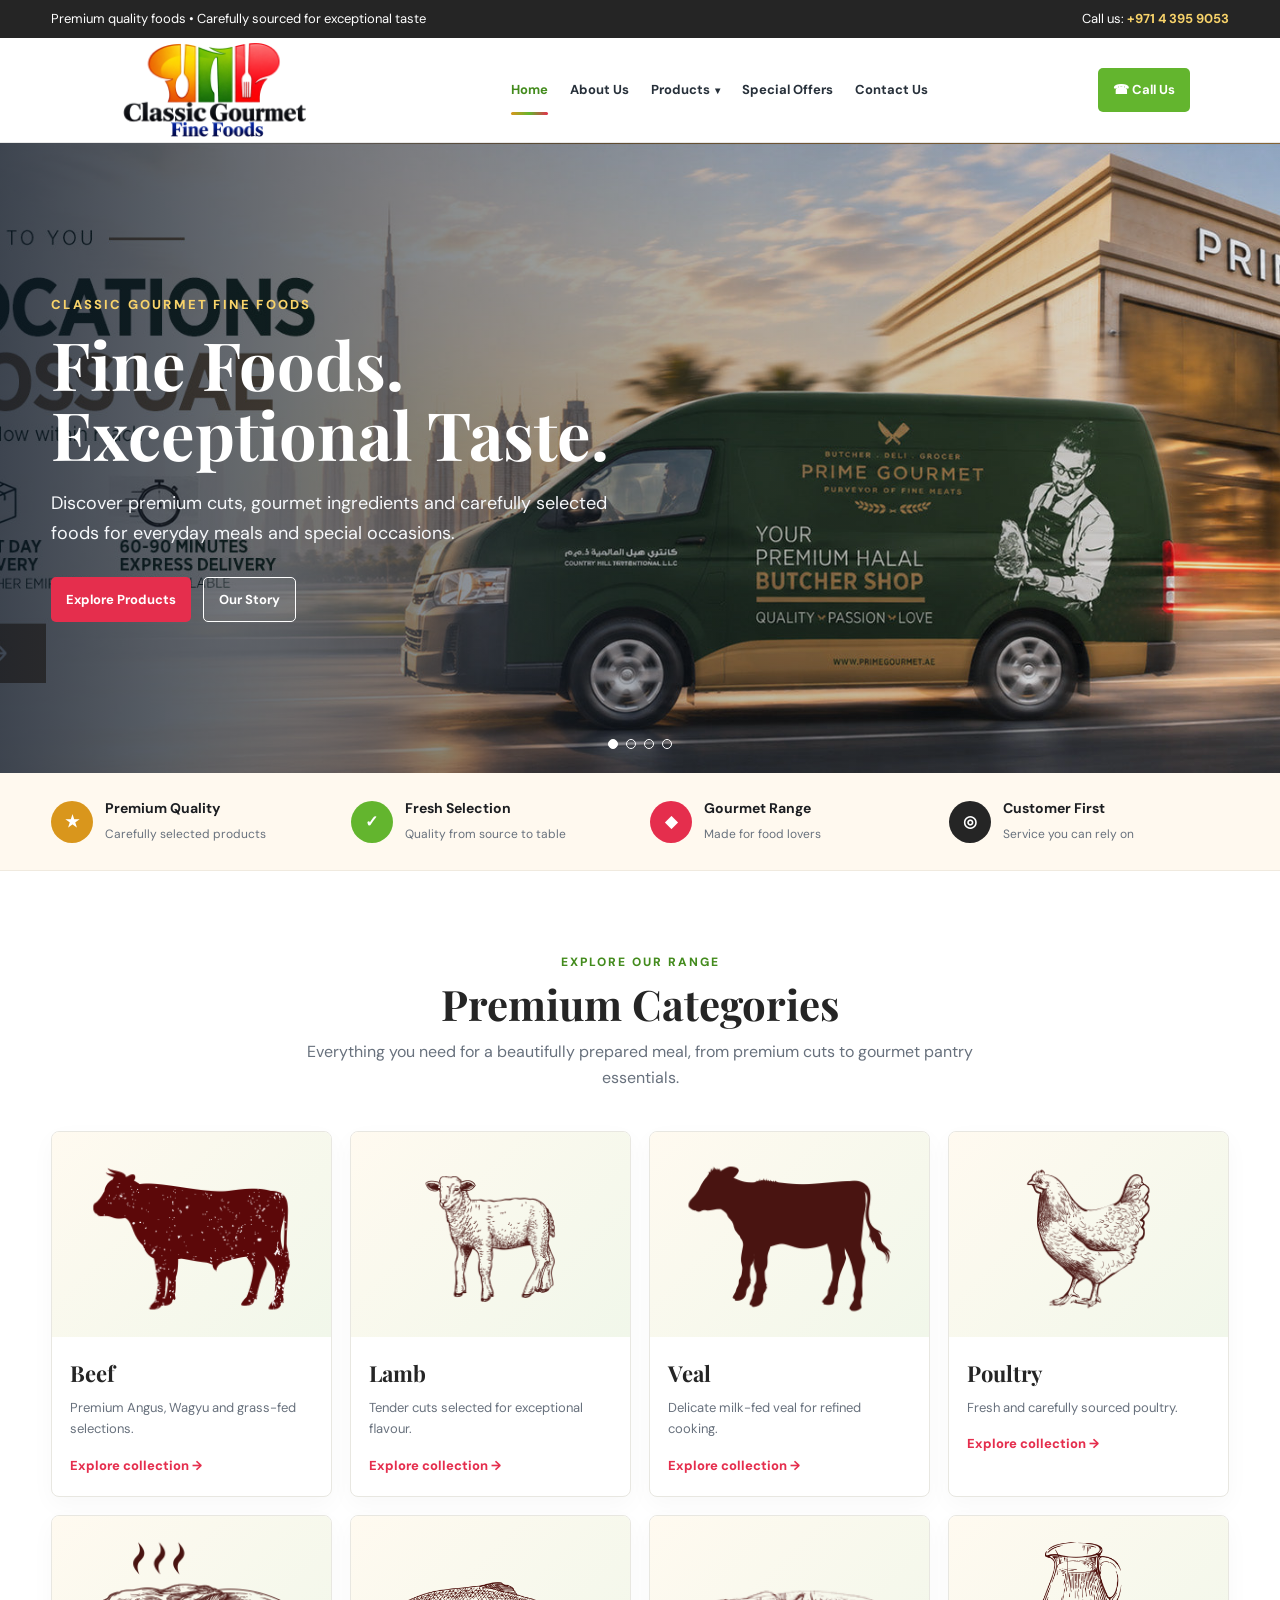
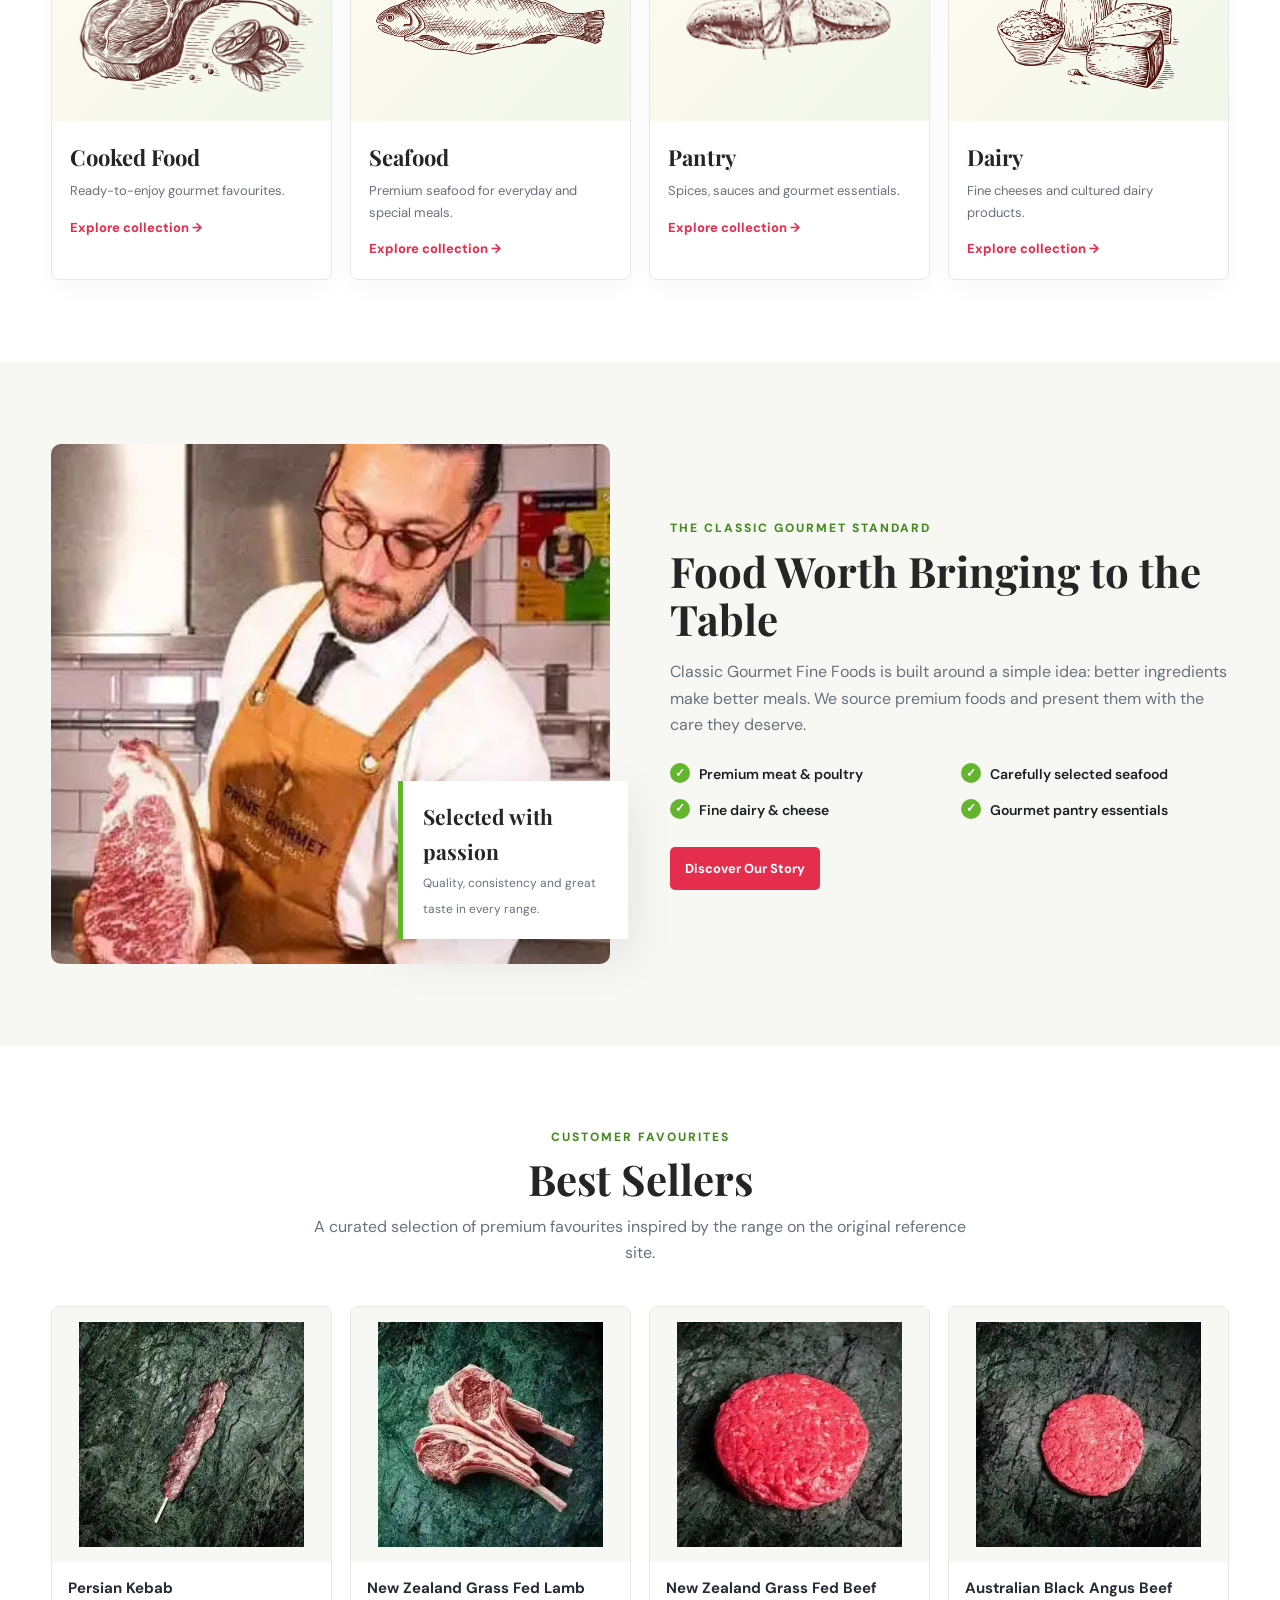
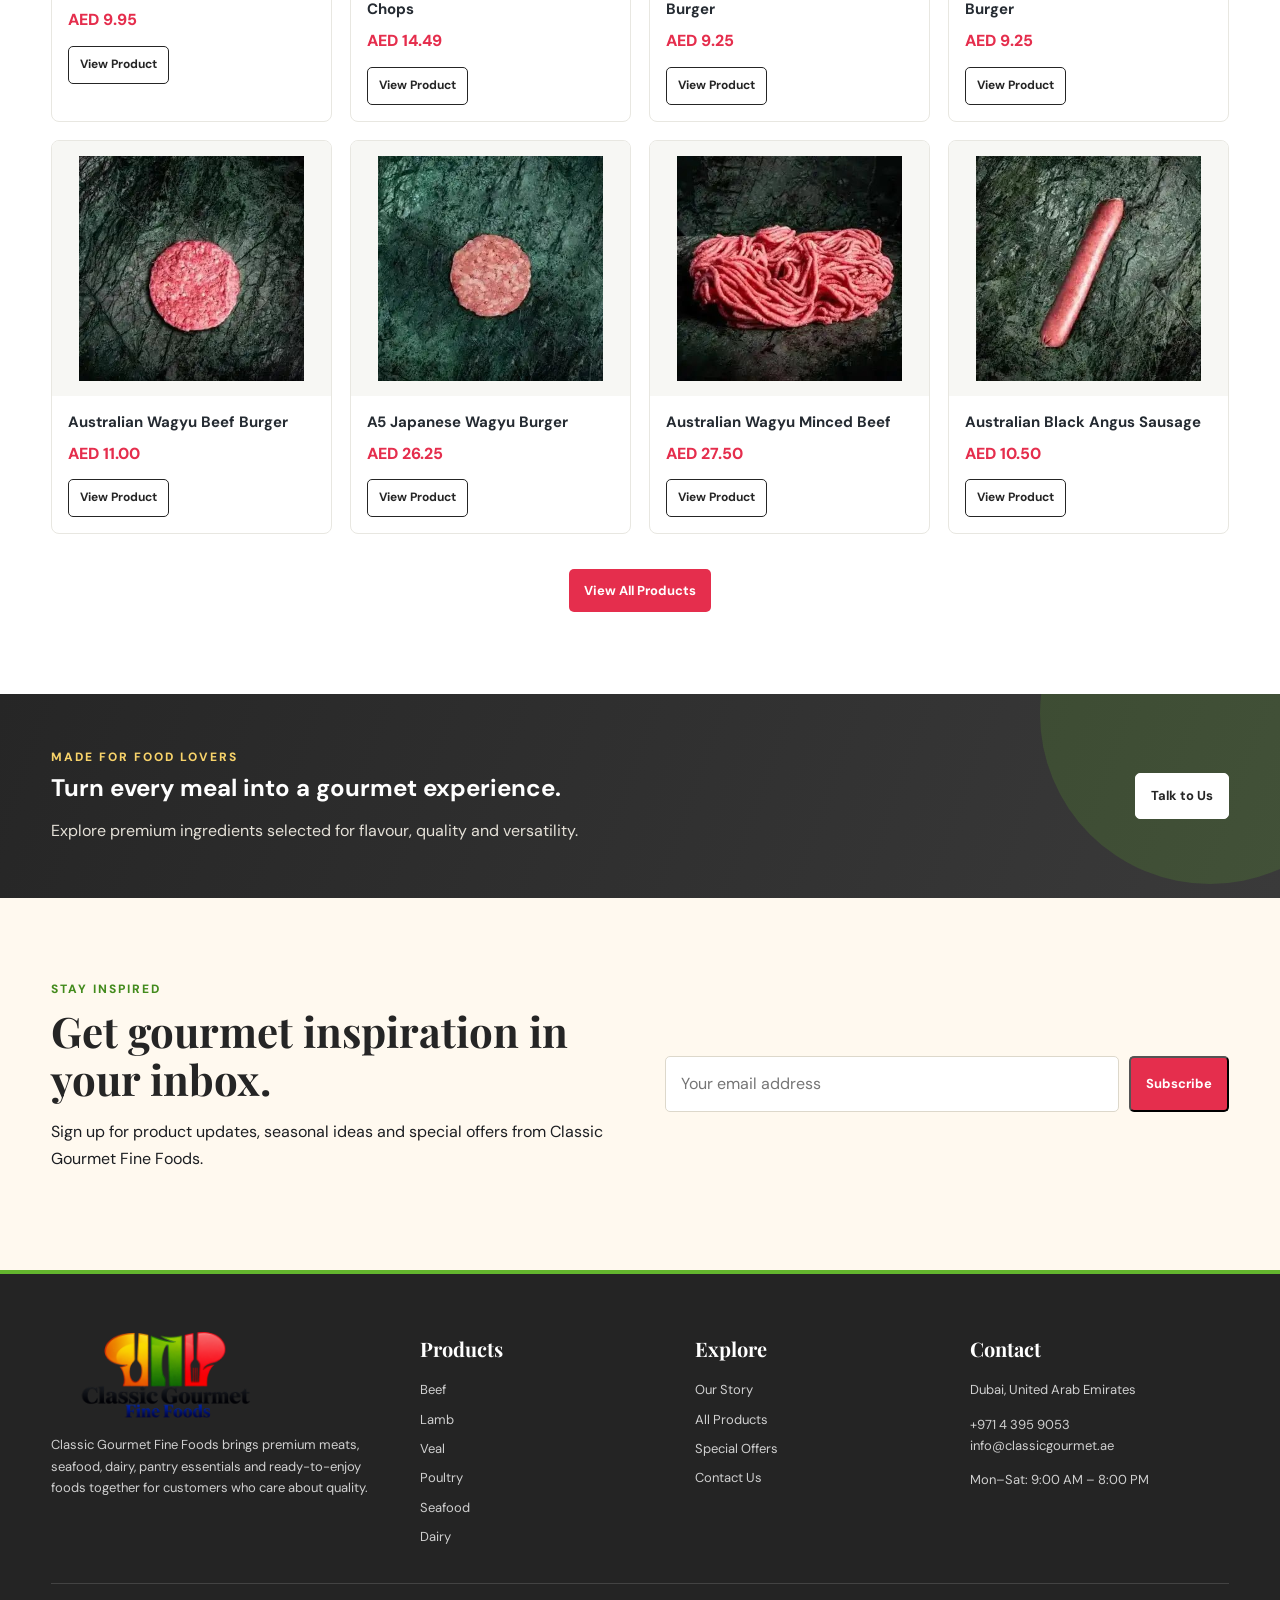
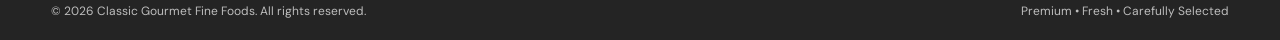
==== index.html @ 60c244a4 "Add files via upload" ====
<!doctype html>
<html lang="en"><head><meta charset="utf-8"><meta name="viewport" content="width=device-width,initial-scale=1">
<title>Classic Gourmet Fine Foods | Premium Quality Foods</title><meta name="description" content="Classic Gourmet Fine Foods — premium meat, seafood, dairy, pantry and gourmet foods.">
<link rel="stylesheet" href="assets/css/style.css"></head><body>

<div class="topbar"><div class="container"><span>Premium quality foods • Carefully sourced for exceptional taste</span><span>Call us: <strong>+971 4 395 9053</strong></span></div></div>
<header>
  <div class="container nav">
    <a href="index.html" aria-label="Classic Gourmet Fine Foods"><img class="logo" src="assets/images/classic-gourmet-logo-transparent.png" alt="Classic Gourmet Fine Foods"></a>
    <button class="menu-toggle" aria-label="Open menu">☰</button>
        <nav class="navlinks" aria-label="Main navigation">
      <a class="active" href="index.html">Home</a>
      <a class="" href="about.html">About Us</a>
      <div class="dropdown">
        <a class="" href="products.html" aria-haspopup="true">Products <span class="nav-caret">▾</span></a>
        <div class="dropdown-menu">
          <div class="submenu-item">
            <a href="beef.html">Beef <span class="submenu-arrow">›</span></a>
            <div class="submenu-menu">
              <a href="beef.html#black-angus">Australian Black Angus Beef</a>
              <a href="beef.html#australian-wagyu">Australian Wagyu Beef</a>
              <a href="beef.html#dry-aged">Dry Aged Beef</a>
              <a href="beef.html#japanese-a5">Japanese A5 Wagyu Beef</a>
              <a href="beef.html#new-zealand-grass-fed">New Zealand Grass Fed Beef</a>
            </div>
          </div>
          <a href="lamb.html">Lamb</a>
          <a href="veal.html">Veal</a>
          <div class="submenu-item">
            <a href="poultry.html">Poultry <span class="submenu-arrow">›</span></a>
            <div class="submenu-menu">
              <a href="poultry.html#organic-chicken">Organic Chicken</a>
              <a href="poultry.html#free-range-chicken">Free-Range Chicken</a>
              <a href="poultry.html#duck">Duck</a>
              <a href="poultry.html#turkey">Turkey</a>
            </div>
          </div>
          <a href="cooked-food.html">Cooked Food</a>
          <a href="seafood.html">Seafood</a>
          <div class="submenu-item">
            <a href="pantry.html">Pantry <span class="submenu-arrow">›</span></a>
            <div class="submenu-menu">
              <a href="pantry.html#spices-rubs">Spices &amp; Rubs</a>
              <a href="pantry.html#grocery">Grocery</a>
            </div>
          </div>
          <div class="submenu-item">
            <a href="dairy.html">Dairy <span class="submenu-arrow">›</span></a>
            <div class="submenu-menu">
              <a href="dairy.html#butter">Butter</a>
              <a href="dairy.html#cheese">Cheese</a>
            </div>
          </div>
        </div>
      </div>
      <a class="" href="special-offers.html">Special Offers</a>
      <a class="" href="contact.html">Contact Us</a>
    </nav>
    <div class="nav-actions"><a class="call-btn" href="tel:+97143959053">☎ Call Us</a></div>
  </div>
</header>

<main>
<section class="hero">
 <div class="slides">
  <article class="slide active"><img src="assets/images/hero-premium.jpg" alt="Premium gourmet foods"><div class="hero-copy"><div class="container"><div class="inner"><div class="kicker">Classic Gourmet Fine Foods</div><h1>Fine Foods. Exceptional Taste.</h1><p>Discover premium cuts, gourmet ingredients and carefully selected foods for everyday meals and special occasions.</p><div class="hero-actions"><a class="primary-btn" href="products.html">Explore Products</a><a class="outline-btn" href="about.html">Our Story</a></div></div></div></div></article>
  <article class="slide"><img src="assets/images/hero-australian.jpg" alt="Premium Australian beef"><div class="hero-copy"><div class="container"><div class="inner"><div class="kicker">Premium Selection</div><h1>Quality You Can Taste.</h1><p>From premium beef to carefully sourced gourmet foods, every selection is chosen with quality in mind.</p><div class="hero-actions"><a class="primary-btn" href="beef.html">Shop Beef</a></div></div></div></div></article>
  <article class="slide"><img src="assets/images/hero-wagyu.jpg" alt="Japanese Wagyu"><div class="hero-copy"><div class="container"><div class="inner"><div class="kicker">Luxury Cuts</div><h1>Bring Gourmet Home.</h1><p>Indulge in exceptional Wagyu and premium ingredients selected for unforgettable dining.</p><div class="hero-actions"><a class="primary-btn" href="special-offers.html">View Offers</a></div></div></div></div></article>
  <article class="slide"><img src="assets/images/hero-grass-fed.jpg" alt="Grass fed beef"><div class="hero-copy"><div class="container"><div class="inner"><div class="kicker">Freshly Selected</div><h1>Good Food Starts Here.</h1><p>Explore a complete range of premium foods for home chefs, restaurants and discerning food lovers.</p><div class="hero-actions"><a class="primary-btn" href="products.html">View Collection</a></div></div></div></div></article>
  <div class="hero-dots"><button aria-label="Slide 1"></button><button aria-label="Slide 2"></button><button aria-label="Slide 3"></button><button aria-label="Slide 4"></button></div>
 </div>
</section>
<section class="trust-strip"><div class="container trust-grid">
 <div class="trust-item"><div class="trust-icon">★</div><div><b>Premium Quality</b><span>Carefully selected products</span></div></div>
 <div class="trust-item"><div class="trust-icon">✓</div><div><b>Fresh Selection</b><span>Quality from source to table</span></div></div>
 <div class="trust-item"><div class="trust-icon">◆</div><div><b>Gourmet Range</b><span>Made for food lovers</span></div></div>
 <div class="trust-item"><div class="trust-icon">◎</div><div><b>Customer First</b><span>Service you can rely on</span></div></div>
</div></section>

<section class="section"><div class="container"><div class="section-head"><div class="eyebrow">Explore Our Range</div><h2>Premium Categories</h2><p>Everything you need for a beautifully prepared meal, from premium cuts to gourmet pantry essentials.</p></div>
<div class="categories">
<a class="category-card" href="beef.html"><div class="category-img"><img src="assets/images/cat-beef.png" alt="Beef"></div><div class="category-content"><h3>Beef</h3><p>Premium Angus, Wagyu and grass-fed selections.</p><span class="link-arrow">Explore collection →</span></div></a><a class="category-card" href="lamb.html"><div class="category-img"><img src="assets/images/cat-lamb.png" alt="Lamb"></div><div class="category-content"><h3>Lamb</h3><p>Tender cuts selected for exceptional flavour.</p><span class="link-arrow">Explore collection →</span></div></a><a class="category-card" href="veal.html"><div class="category-img"><img src="assets/images/cat-veal.png" alt="Veal"></div><div class="category-content"><h3>Veal</h3><p>Delicate milk-fed veal for refined cooking.</p><span class="link-arrow">Explore collection →</span></div></a><a class="category-card" href="poultry.html"><div class="category-img"><img src="assets/images/cat-poultry.png" alt="Poultry"></div><div class="category-content"><h3>Poultry</h3><p>Fresh and carefully sourced poultry.</p><span class="link-arrow">Explore collection →</span></div></a><a class="category-card" href="cooked-food.html"><div class="category-img"><img src="assets/images/cat-cooked.png" alt="Cooked Food"></div><div class="category-content"><h3>Cooked Food</h3><p>Ready-to-enjoy gourmet favourites.</p><span class="link-arrow">Explore collection →</span></div></a><a class="category-card" href="seafood.html"><div class="category-img"><img src="assets/images/cat-seafood.png" alt="Seafood"></div><div class="category-content"><h3>Seafood</h3><p>Premium seafood for everyday and special meals.</p><span class="link-arrow">Explore collection →</span></div></a><a class="category-card" href="pantry.html"><div class="category-img"><img src="assets/images/cat-pantry.png" alt="Pantry"></div><div class="category-content"><h3>Pantry</h3><p>Spices, sauces and gourmet essentials.</p><span class="link-arrow">Explore collection →</span></div></a><a class="category-card" href="dairy.html"><div class="category-img"><img src="assets/images/cat-dairy.png" alt="Dairy"></div><div class="category-content"><h3>Dairy</h3><p>Fine cheeses and cultured dairy products.</p><span class="link-arrow">Explore collection →</span></div></a>
</div></div></section>

<section class="section alt"><div class="container split"><div class="split-media"><img src="assets/images/master-butcher.jpg" alt="Classic Gourmet culinary selection"><div class="badge"><strong>Selected with passion</strong><span>Quality, consistency and great taste in every range.</span></div></div>
<div class="copy"><div class="eyebrow">The Classic Gourmet Standard</div><h2>Food Worth Bringing to the Table</h2><p>Classic Gourmet Fine Foods is built around a simple idea: better ingredients make better meals. We source premium foods and present them with the care they deserve.</p>
<div class="checks"><div class="check"><i>✓</i><span>Premium meat & poultry</span></div><div class="check"><i>✓</i><span>Carefully selected seafood</span></div><div class="check"><i>✓</i><span>Fine dairy & cheese</span></div><div class="check"><i>✓</i><span>Gourmet pantry essentials</span></div></div>
<a class="primary-btn" href="about.html">Discover Our Story</a></div></div></section>

<section class="section"><div class="container"><div class="section-head"><div class="eyebrow">Customer Favourites</div><h2>Best Sellers</h2><p>A curated selection of premium favourites inspired by the range on the original reference site.</p></div>
<div class="product-grid">
<article class="product-card"><div class="product-img"><img src="assets/images/persian-kebab.jpg" alt="Persian Kebab"></div><div class="product-body"><h3>Persian Kebab</h3><div class="price">AED 9.95</div><a class="outline-btn" href="products.html">View Product</a></div></article><article class="product-card"><div class="product-img"><img src="assets/images/lamb-chops.jpg" alt="New Zealand Grass Fed Lamb Chops"></div><div class="product-body"><h3>New Zealand Grass Fed Lamb Chops</h3><div class="price">AED 14.49</div><a class="outline-btn" href="products.html">View Product</a></div></article><article class="product-card"><div class="product-img"><img src="assets/images/nz-beef-burger.jpg" alt="New Zealand Grass Fed Beef Burger"></div><div class="product-body"><h3>New Zealand Grass Fed Beef Burger</h3><div class="price">AED 9.25</div><a class="outline-btn" href="products.html">View Product</a></div></article><article class="product-card"><div class="product-img"><img src="assets/images/angus-burger.jpg" alt="Australian Black Angus Beef Burger"></div><div class="product-body"><h3>Australian Black Angus Beef Burger</h3><div class="price">AED 9.25</div><a class="outline-btn" href="products.html">View Product</a></div></article><article class="product-card"><div class="product-img"><img src="assets/images/wagyu-burger.jpg" alt="Australian Wagyu Beef Burger"></div><div class="product-body"><h3>Australian Wagyu Beef Burger</h3><div class="price">AED 11.00</div><a class="outline-btn" href="products.html">View Product</a></div></article><article class="product-card"><div class="product-img"><img src="assets/images/a5-burger.jpg" alt="A5 Japanese Wagyu Burger"></div><div class="product-body"><h3>A5 Japanese Wagyu Burger</h3><div class="price">AED 26.25</div><a class="outline-btn" href="products.html">View Product</a></div></article><article class="product-card"><div class="product-img"><img src="assets/images/wagyu-minced.jpg" alt="Australian Wagyu Minced Beef"></div><div class="product-body"><h3>Australian Wagyu Minced Beef</h3><div class="price">AED 27.50</div><a class="outline-btn" href="products.html">View Product</a></div></article><article class="product-card"><div class="product-img"><img src="assets/images/angus-sausage.jpg" alt="Australian Black Angus Sausage"></div><div class="product-body"><h3>Australian Black Angus Sausage</h3><div class="price">AED 10.50</div><a class="outline-btn" href="products.html">View Product</a></div></article>
</div><div class="center"><a class="primary-btn" href="products.html">View All Products</a></div></div></section>

<section class="banner"><div class="container banner-grid"><div><div class="eyebrow" style="color:#F8D36A">Made for food lovers</div><h2>Turn every meal into a gourmet experience.</h2><p>Explore premium ingredients selected for flavour, quality and versatility.</p></div><a class="outline-btn" href="contact.html" style="background:#fff;color:var(--navy);border-color:#fff">Talk to Us</a></div></section>

<section class="section newsletter"><div class="container newsletter-grid"><div><div class="eyebrow">Stay Inspired</div><h2>Get gourmet inspiration in your inbox.</h2><p>Sign up for product updates, seasonal ideas and special offers from Classic Gourmet Fine Foods.</p></div><form onsubmit="return false"><input type="email" placeholder="Your email address" aria-label="Email"><button class="primary-btn" type="submit">Subscribe</button></form></div></section>
</main>
<footer>
  <div class="container footer-main">
    <div>
      <img class="footer-logo" src="assets/images/classic-gourmet-logo-transparent.png" alt="Classic Gourmet Fine Foods">
      <p>Classic Gourmet Fine Foods brings premium meats, seafood, dairy, pantry essentials and ready-to-enjoy foods together for customers who care about quality.</p>
    </div>
    <div>
      <h3>Products</h3>
      <ul>
        <li><a href="beef.html">Beef</a></li><li><a href="lamb.html">Lamb</a></li><li><a href="veal.html">Veal</a></li><li><a href="poultry.html">Poultry</a></li>
        <li><a href="seafood.html">Seafood</a></li><li><a href="dairy.html">Dairy</a></li>
      </ul>
    </div>
    <div>
      <h3>Explore</h3>
      <ul><li><a href="about.html">Our Story</a></li><li><a href="products.html">All Products</a></li><li><a href="special-offers.html">Special Offers</a></li><li><a href="contact.html">Contact Us</a></li></ul>
    </div>
    <div>
      <h3>Contact</h3>
      <p>Dubai, United Arab Emirates</p>
      <p>+971 4 395 9053<br>info@classicgourmet.ae</p>
      <p>Mon–Sat: 9:00 AM – 8:00 PM</p>
    </div>
  </div>
  <div class="container footer-bottom"><span>© <span data-year></span> Classic Gourmet Fine Foods. All rights reserved.</span><span>Premium • Fresh • Carefully Selected</span></div>
</footer>
<script src="assets/js/main.js"></script>
</body></html>
---- assets/css/style.css ----
@import url('https://fonts.googleapis.com/css2?family=DM+Sans:wght@400;500;600;700&family=Playfair+Display:wght@500;600;700&display=swap');

:root{
  --navy:#252525;
  --blue:#63B52E;
  --green:#63B52E;
  --green-dark:#438B1D;
  --red:#E52E4D;
  --orange:#D9961C;
  --cream:#FFF9EF;
  --off:#F7F7F3;
  --ink:#1C1E22;
  --muted:#68717D;
  --line:#E8E7E1;
  --white:#fff;
  --shadow:0 16px 45px rgba(16,42,86,.10);
}
*{box-sizing:border-box}
html{scroll-behavior:smooth}
body{margin:0;color:var(--ink);background:#fff;font-family:'DM Sans',Arial,sans-serif;line-height:1.65}
img{max-width:100%;display:block}
a{text-decoration:none;color:inherit}
button,input{font:inherit}
.container{width:min(1180px,92%);margin:auto}
.topbar{background:var(--navy);color:#fff;font-size:13px}
.topbar .container{height:38px;display:flex;align-items:center;justify-content:space-between}
.topbar strong{color:#F8D36A}
header{position:sticky;top:0;z-index:50;background:rgba(255,255,255,.97);backdrop-filter:blur(12px);border-bottom:1px solid rgba(37,37,37,.10)}
.nav{height:104px;display:grid;grid-template-columns:250px minmax(0,1fr) auto;align-items:center;column-gap:24px;min-width:0;max-width:1100px}
.logo{width:250px;height:98px;object-fit:contain;object-position:left center;display:block;background:transparent;flex:0 0 250px}
.navlinks{display:flex;align-items:center;justify-content:center;gap:22px;margin-left:0;min-width:0;white-space:nowrap;flex:1 1 auto}
.navlinks>a,.dropdown>a{font-size:13px;font-weight:700;color:#27303A;position:relative;padding:39px 0}
.navlinks a:hover,.navlinks a.active{color:var(--green-dark)}
.navlinks a.active:after,.navlinks>a:hover:after,.dropdown>a:hover:after,.dropdown>a.active:after{content:"";position:absolute;left:0;right:0;bottom:25px;height:3px;border-radius:4px;background:linear-gradient(90deg,var(--orange),var(--green),var(--red))}
.nav-actions{display:flex;align-items:center;gap:10px;flex:0 0 auto;margin-left:0}
.call-btn,.outline-btn,.primary-btn{display:inline-flex;align-items:center;justify-content:center;gap:8px;border-radius:5px;padding:11px 15px;font-weight:700;font-size:13px;transition:.25s}
.call-btn{background:var(--green);color:#fff}
.call-btn:hover{background:var(--green-dark);transform:translateY(-2px)}
.outline-btn{border:1px solid var(--navy);color:var(--navy);background:#fff}
.outline-btn:hover{background:var(--navy);color:#fff}
.primary-btn{background:var(--red);color:#fff}
.primary-btn:hover{background:#c91f3d;transform:translateY(-2px)}
.menu-toggle{display:none;border:0;background:none;font-size:28px;color:var(--navy)}
.hero{position:relative;overflow:hidden;background:#17243b}
.slides{position:relative;height:min(650px,70vh);min-height:500px}
.slide{position:absolute;inset:0;opacity:0;visibility:hidden;transition:opacity .65s ease}
.slide.active{opacity:1;visibility:visible}
.slide img{width:100%;height:100%;object-fit:cover}
.slide:after{content:"";position:absolute;inset:0;background:linear-gradient(90deg,rgba(9,20,37,.78),rgba(9,20,37,.28) 58%,rgba(9,20,37,.08))}
.hero-copy{position:absolute;z-index:2;inset:0;display:flex;align-items:center}
.hero-copy .inner{max-width:650px;color:#fff}
.kicker{font-size:13px;letter-spacing:2.2px;text-transform:uppercase;font-weight:800;color:#F8D36A;margin-bottom:14px}
.hero h1{font-family:'Playfair Display',serif;font-size:clamp(42px,5.2vw,72px);line-height:1.05;margin:0 0 20px}
.hero p{font-size:18px;max-width:590px;color:#F6F8FB;margin:0 0 28px}
.hero-actions{display:flex;gap:12px;flex-wrap:wrap}
.hero .outline-btn{background:rgba(255,255,255,.08);border-color:#fff;color:#fff}
.hero-dots{position:absolute;z-index:3;bottom:24px;left:50%;transform:translateX(-50%);display:flex;gap:8px}
.hero-dots button{width:10px;height:10px;border-radius:50%;border:1px solid #fff;background:transparent;padding:0;cursor:pointer}
.hero-dots button.active{background:#fff}
.trust-strip{background:var(--cream);border-bottom:1px solid #f0eadf}
.trust-grid{display:grid;grid-template-columns:repeat(4,1fr);gap:20px;padding:24px 0}
.trust-item{display:flex;gap:12px;align-items:center}
.trust-icon{width:42px;height:42px;border-radius:50%;display:grid;place-items:center;color:#fff;font-weight:800}
.trust-item:nth-child(1) .trust-icon{background:var(--orange)}
.trust-item:nth-child(2) .trust-icon{background:var(--green)}
.trust-item:nth-child(3) .trust-icon{background:var(--red)}
.trust-item:nth-child(4) .trust-icon{background:#252525}
.trust-item b{display:block;font-size:14px}
.trust-item span{font-size:12px;color:var(--muted)}
.section{padding:82px 0}
.section.alt{background:var(--off)}
.section-head{text-align:center;margin-bottom:40px}
.eyebrow{color:var(--green-dark);font-size:12px;letter-spacing:2px;text-transform:uppercase;font-weight:800}
.section h2{font-family:'Playfair Display',serif;font-size:42px;line-height:1.15;margin:7px 0 10px;color:var(--navy)}
.section-head p{max-width:680px;margin:0 auto;color:var(--muted)}
.categories{display:grid;grid-template-columns:repeat(4,1fr);gap:18px}
.category-card{background:#fff;border:1px solid var(--line);border-radius:8px;overflow:hidden;transition:.25s;box-shadow:0 8px 24px rgba(0,0,0,.03)}
.category-card:hover{transform:translateY(-5px);box-shadow:var(--shadow)}
.category-img{height:205px;display:grid;place-items:center;background:linear-gradient(135deg,#fffaf0,#f1f7ea);padding:18px}
.category-img img{width:100%;height:100%;object-fit:contain}
.category-content{padding:18px}
.category-content h3{margin:0 0 5px;font-family:'Playfair Display',serif;color:var(--navy);font-size:22px}
.category-content p{font-size:13px;color:var(--muted);margin:0 0 12px}
.link-arrow{font-size:13px;color:var(--red);font-weight:800}
.split{display:grid;grid-template-columns:1fr 1fr;gap:60px;align-items:center}
.split-media{position:relative}
.split-media img{width:100%;height:520px;object-fit:cover;border-radius:10px}
.badge{position:absolute;bottom:25px;right:-18px;background:#fff;border-left:5px solid var(--green);padding:18px 20px;box-shadow:var(--shadow);max-width:230px}
.badge strong{display:block;color:var(--navy);font-family:'Playfair Display',serif;font-size:21px}
.badge span{font-size:12px;color:var(--muted)}
.copy h2{text-align:left;margin-top:8px}
.copy p{color:var(--muted)}
.checks{display:grid;grid-template-columns:1fr 1fr;gap:12px 24px;margin:25px 0}
.check{display:flex;gap:9px;align-items:flex-start;font-size:14px;font-weight:600}
.check i{width:20px;height:20px;border-radius:50%;background:var(--green);color:#fff;display:grid;place-items:center;font-style:normal;font-size:12px;flex:none}
.product-grid{display:grid;grid-template-columns:repeat(4,1fr);gap:18px}
.product-card{border:1px solid var(--line);background:#fff;border-radius:8px;overflow:hidden;transition:.25s}
.product-card:hover{transform:translateY(-4px);box-shadow:var(--shadow)}
.product-img{height:255px;background:#f7f7f4;padding:15px}
.product-img img{width:100%;height:100%;object-fit:contain}
.product-body{padding:16px}
.product-body h3{font-size:15px;line-height:1.4;margin:0 0 8px;color:#252B32}
.price{font-size:16px;font-weight:800;color:var(--red)}
.product-body .outline-btn{padding:8px 11px;font-size:12px;margin-top:12px}
.center{display:flex;justify-content:center;margin-top:35px}
.banner{background:linear-gradient(110deg,#262626,#3a3a3a);color:#fff;padding:54px 0;position:relative;overflow:hidden}
.banner:before{content:"";position:absolute;width:340px;height:340px;border-radius:50%;right:-100px;top:-150px;background:rgba(99,181,46,.18)}
.banner-grid{display:flex;justify-content:space-between;align-items:center;gap:30px;position:relative;z-index:1}
.banner h2{color:#fff;margin:0 0 10px}
.banner p{margin:0;color:#e5e1d8;max-width:670px}
.newsletter{background:var(--cream)}
.newsletter-grid{display:grid;grid-template-columns:1fr 1fr;gap:50px;align-items:center}
.newsletter h2{text-align:left}
.newsletter form{display:flex;gap:10px}
.newsletter input{width:100%;border:1px solid #ddd8cb;border-radius:5px;padding:14px 15px;background:#fff;outline:none}
.newsletter input:focus{border-color:var(--green)}
footer{background:#242424;color:#e9e9e9;border-top:4px solid var(--green)}
.footer-main{padding:58px 0 35px;display:grid;grid-template-columns:1.4fr 1fr 1fr 1.1fr;gap:40px}
.footer-logo{width:230px;height:auto;margin-bottom:16px;background:transparent;border-radius:0;padding:0}
footer h3{font-family:'Playfair Display',serif;color:#fff;margin:0 0 14px;font-size:20px}
footer p,footer li{font-size:13px;color:#d0d0d0}
footer ul{padding:0;margin:0;list-style:none;display:grid;gap:8px}
footer a:hover{color:#F8D36A}
.footer-bottom{border-top:1px solid rgba(255,255,255,.14);padding:18px 0;display:flex;justify-content:space-between;gap:20px;font-size:12px;color:#bdbdbd}
.page-hero{background:linear-gradient(110deg,#262626,#3a3a3a);color:#fff;padding:75px 0}
.page-hero h1{font-family:'Playfair Display',serif;font-size:52px;margin:0 0 10px}
.page-hero p{max-width:680px;color:#e5e1d8;margin:0}
.breadcrumb{font-size:12px;color:#d1c8b8;margin-bottom:12px}
.category-intro{display:grid;grid-template-columns:1.2fr .8fr;gap:45px;align-items:center;margin-bottom:50px}
.category-intro img{width:100%;height:330px;object-fit:contain;background:linear-gradient(135deg,#fffaf0,#f1f7ea);border-radius:10px;padding:20px}
.filters{display:flex;gap:9px;flex-wrap:wrap;margin:0 0 28px}
.filter{border:1px solid var(--line);background:#fff;color:var(--navy);padding:9px 14px;border-radius:20px;font-weight:700;font-size:12px}
.filter.active,.filter:hover{background:var(--navy);color:#fff}
.contact-grid{display:grid;grid-template-columns:1fr 1fr;gap:45px}
.contact-card{background:var(--off);border-radius:10px;padding:28px}
.contact-list{display:grid;gap:18px;margin-top:20px}
.contact-item{display:flex;gap:14px}
.contact-item .ci{width:40px;height:40px;border-radius:50%;display:grid;place-items:center;background:#fff;color:var(--green-dark);font-weight:800}
.contact-form{display:grid;gap:14px}
.contact-form label{font-size:13px;font-weight:700;color:var(--navy)}
.contact-form input,.contact-form textarea{width:100%;border:1px solid var(--line);border-radius:5px;padding:13px;outline:none}
.contact-form textarea{min-height:150px;resize:vertical}
.dropdown{position:relative;height:104px;display:flex;align-items:center;flex:0 0 auto}
.dropdown>a{display:flex;align-items:center;gap:5px}
.nav-caret{font-size:10px;line-height:1;transform:translateY(1px)}
.dropdown-menu{position:absolute;top:100%;left:50%;transform:translate(-50%,0);width:285px;background:#fff;border:1px solid var(--line);box-shadow:0 18px 45px rgba(16,42,86,.18);border-radius:8px;padding:8px;display:grid;opacity:0;visibility:hidden;pointer-events:none;transition:opacity .15s ease,visibility .15s ease;z-index:100}
.dropdown:hover>.dropdown-menu,.dropdown:focus-within>.dropdown-menu{opacity:1;visibility:visible;pointer-events:auto}
.dropdown-menu a{padding:10px 12px!important;border-radius:5px;font-size:13px!important;line-height:1.25;white-space:normal}
.dropdown-menu a:hover{background:var(--off)}
.dropdown-menu a:after{display:none!important}
.submenu-item{position:relative}
.submenu-item>a{display:flex!important;align-items:center;justify-content:space-between;gap:18px}
.submenu-arrow{font-size:18px;line-height:1;opacity:.7}
.submenu-menu{position:absolute;left:calc(100% + 4px);top:-9px;width:285px;background:#fff;border:1px solid var(--line);box-shadow:0 18px 45px rgba(16,42,86,.18);border-radius:8px;padding:8px;display:grid;opacity:0;visibility:hidden;pointer-events:none;transform:translateX(4px);transition:opacity .15s ease,visibility .15s ease,transform .15s ease;z-index:110}
.submenu-item:hover>.submenu-menu,.submenu-item:focus-within>.submenu-menu{opacity:1;visibility:visible;pointer-events:auto;transform:translateX(0)}
.submenu-menu a{white-space:normal;line-height:1.3}

@media(max-width:1150px){
 .nav{grid-template-columns:220px minmax(0,1fr) auto;column-gap:16px}.logo{width:220px;height:92px;flex-basis:220px}.navlinks{gap:14px;margin-left:0}.nav-actions{margin-left:0}.navlinks>a,.dropdown>a{font-size:12px}
 .categories{grid-template-columns:repeat(2,1fr)}.product-grid{grid-template-columns:repeat(3,1fr)}
 .footer-main{grid-template-columns:1fr 1fr}.split{gap:35px}
}
@media(max-width:900px){
 .nav{height:92px;grid-template-columns:205px minmax(0,1fr) auto;column-gap:10px}.logo{width:205px;height:86px;flex-basis:205px}.navlinks{gap:10px;margin-left:0}.nav-actions{margin-left:0}.navlinks>a,.dropdown>a{font-size:11px}
 .nav-actions{display:none}
}
@media(max-width:760px){
 .topbar .container{height:auto;padding:8px 0;justify-content:center;text-align:center}
 .topbar .container span:last-child{display:none}
 .nav{height:96px;display:flex;justify-content:space-between;max-width:none;column-gap:0}.logo{width:235px;height:88px;flex-basis:235px}.menu-toggle{display:block}
 .navlinks{position:absolute;left:0;right:0;top:96px;background:#fff;border-top:1px solid var(--line);padding:14px 4%;display:none;flex-direction:column;align-items:stretch;gap:0;box-shadow:0 15px 30px rgba(0,0,0,.08);white-space:normal}
 .navlinks.open{display:flex}.navlinks>a,.dropdown>a{padding:13px 0;font-size:14px}.navlinks a.active:after,.navlinks a:hover:after,.dropdown>a.active:after,.dropdown>a:hover:after{display:none}
 .dropdown{height:auto;display:block}.dropdown-menu{position:static;width:auto;border:0;box-shadow:none;padding:0 0 0 15px;display:grid;opacity:1;visibility:visible;pointer-events:auto;transform:none;transition:none}.submenu-item{position:static}.submenu-menu{position:static;width:auto;border:0;box-shadow:none;padding:0 0 0 15px;display:grid;opacity:1;visibility:visible;pointer-events:auto;transform:none;transition:none}.submenu-menu a{padding:10px 12px!important;font-size:12px!important}.submenu-arrow{display:none}
 .slides{height:610px;min-height:610px}.hero-copy .inner{padding-top:15px}.hero h1{font-size:44px}.hero p{font-size:16px}
 .trust-grid{grid-template-columns:1fr 1fr}.trust-item{padding:4px 0}
 .section{padding:60px 0}.section h2{font-size:34px}
 .categories{grid-template-columns:1fr 1fr}.product-grid{grid-template-columns:1fr 1fr}
 .split,.newsletter-grid,.contact-grid,.category-intro{grid-template-columns:1fr;gap:28px}
 .split-media img{height:380px}.badge{right:10px}.copy h2{font-size:34px}
 .newsletter form{flex-direction:column}.footer-main{grid-template-columns:1fr}
 .page-hero h1{font-size:42px}
}
@media(max-width:480px){
 .logo{width:215px;height:82px}.categories,.product-grid{grid-template-columns:1fr}
 .slides{height:590px;min-height:590px}.hero h1{font-size:38px}
 .hero-actions .primary-btn,.hero-actions .outline-btn{width:100%}
 .trust-grid{grid-template-columns:1fr}.product-img{height:240px}
}
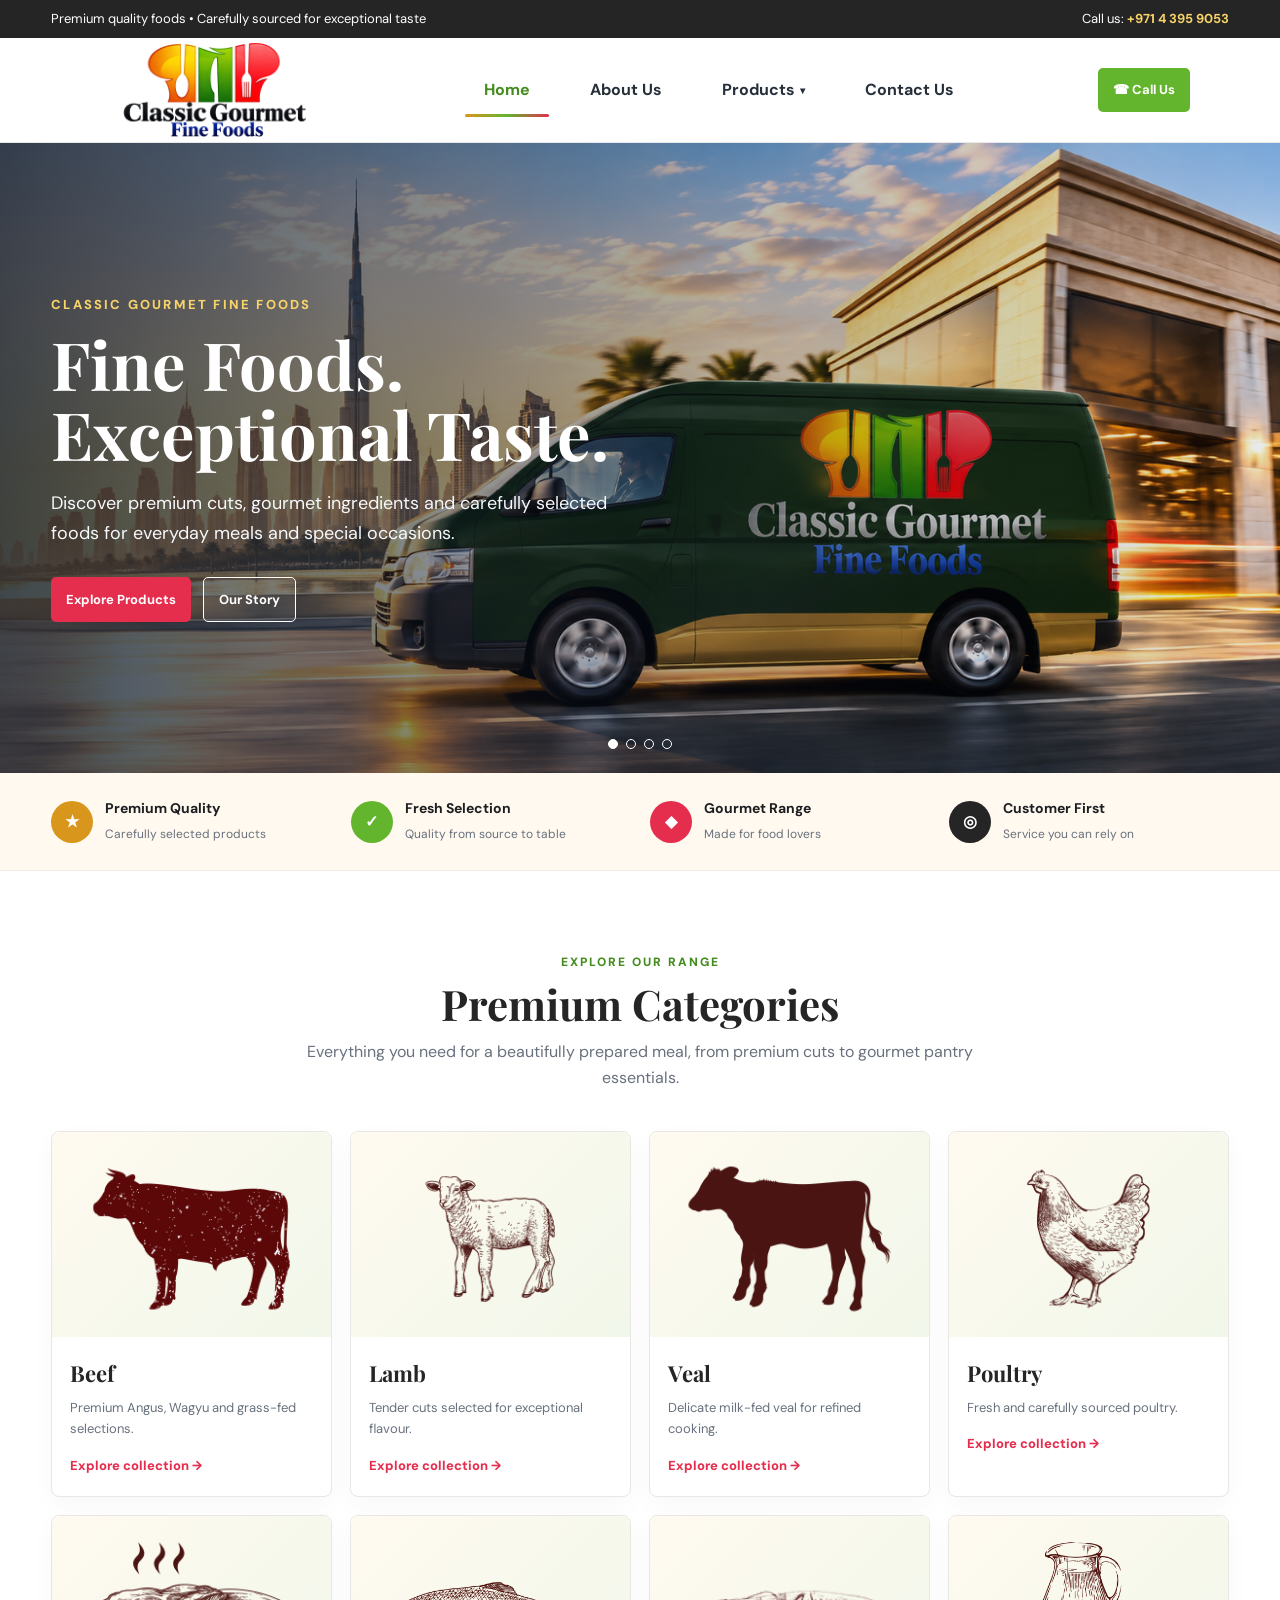
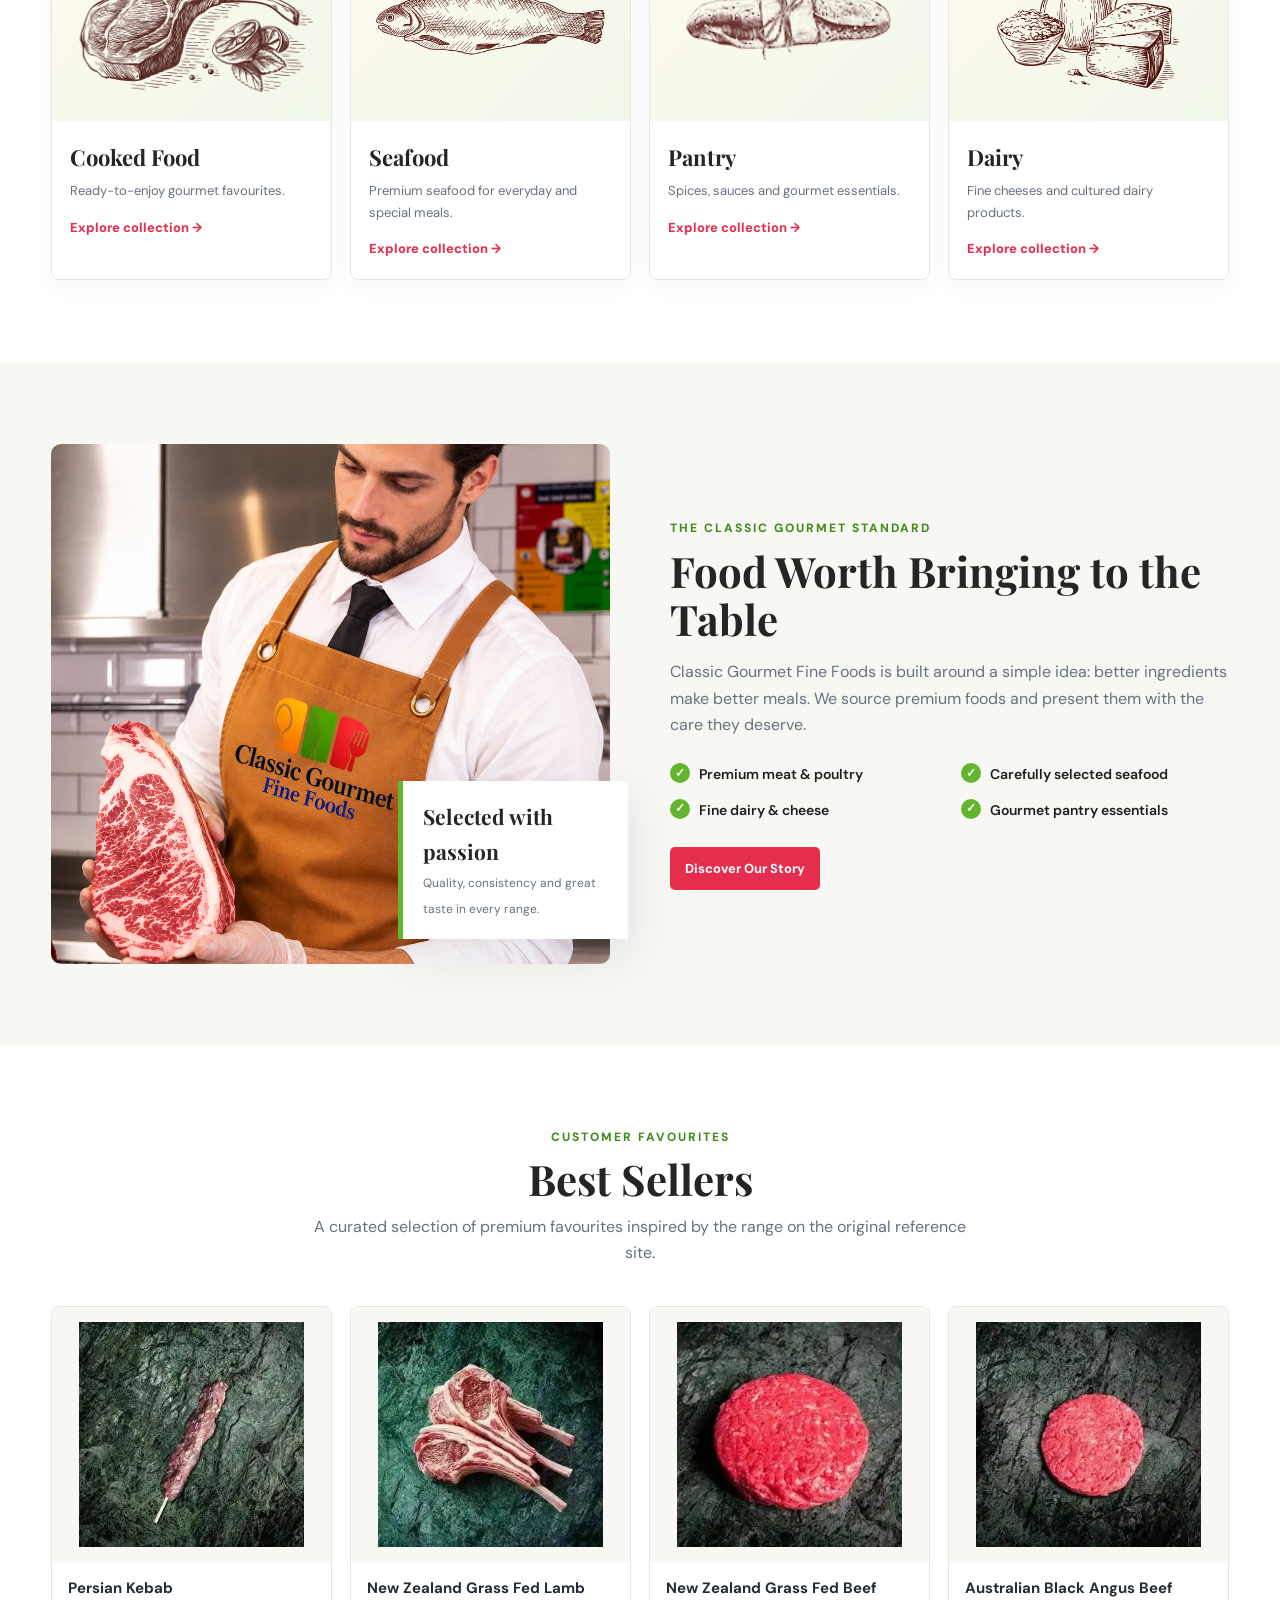
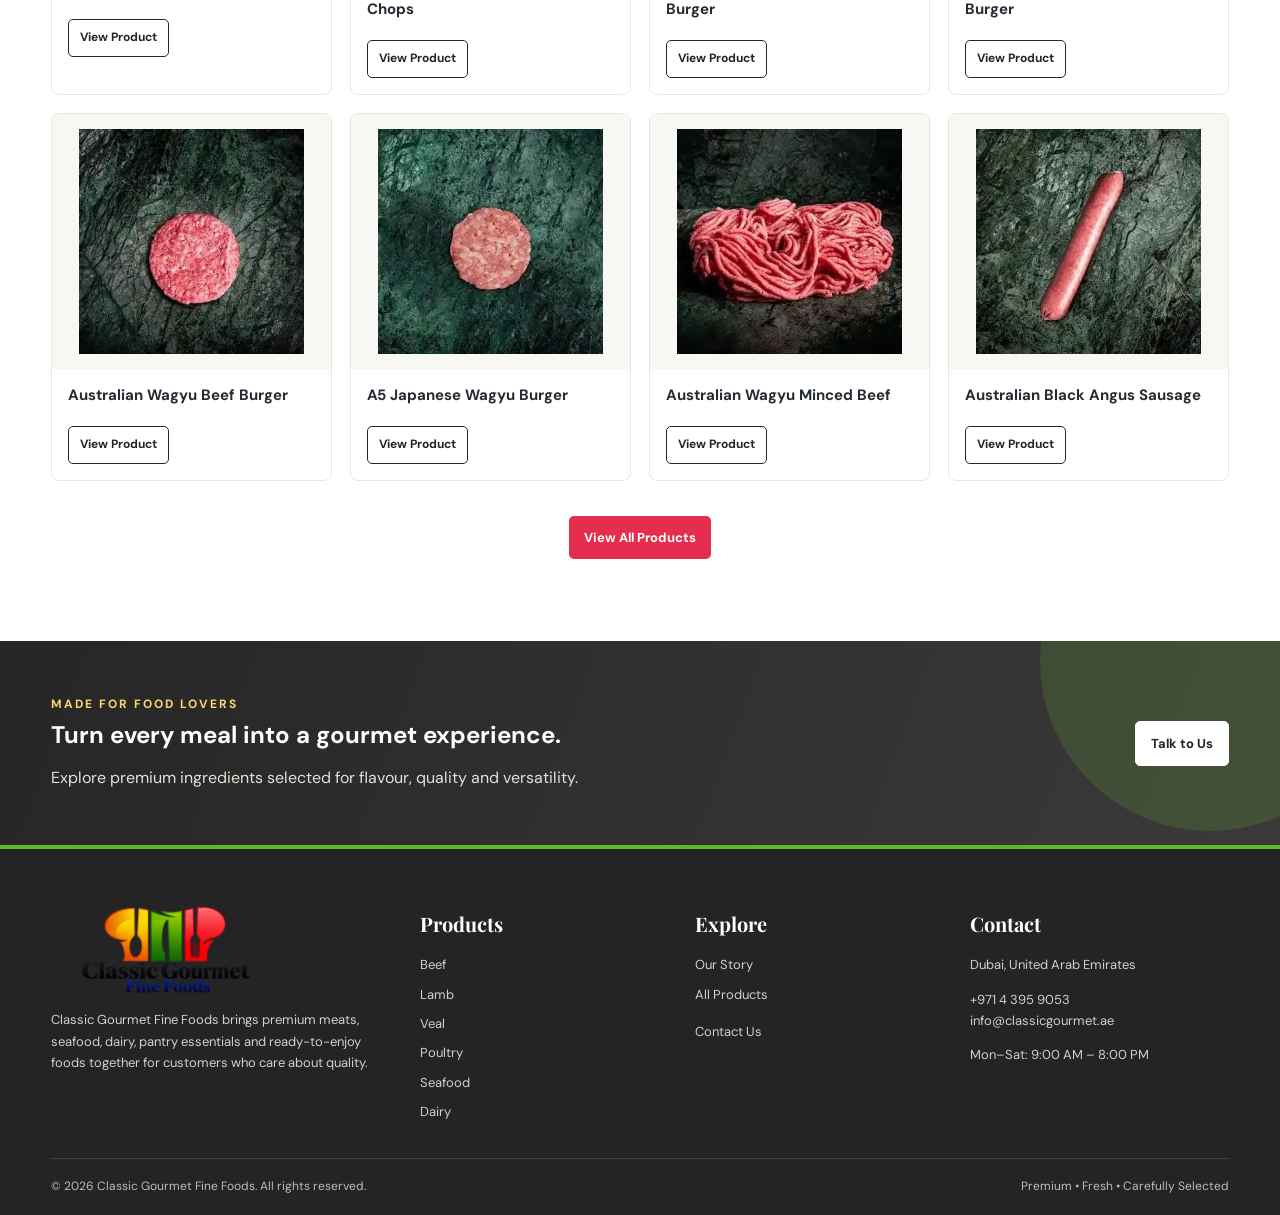
==== commit 14328670: "Add files via upload" ====
--- a/index.html
+++ b/index.html
@@ -14,46 +14,16 @@
       <div class="dropdown">
         <a class="" href="products.html" aria-haspopup="true">Products <span class="nav-caret">▾</span></a>
         <div class="dropdown-menu">
-          <div class="submenu-item">
-            <a href="beef.html">Beef <span class="submenu-arrow">›</span></a>
-            <div class="submenu-menu">
-              <a href="beef.html#black-angus">Australian Black Angus Beef</a>
-              <a href="beef.html#australian-wagyu">Australian Wagyu Beef</a>
-              <a href="beef.html#dry-aged">Dry Aged Beef</a>
-              <a href="beef.html#japanese-a5">Japanese A5 Wagyu Beef</a>
-              <a href="beef.html#new-zealand-grass-fed">New Zealand Grass Fed Beef</a>
-            </div>
-          </div>
+          <a href="beef.html">Beef</a>
           <a href="lamb.html">Lamb</a>
           <a href="veal.html">Veal</a>
-          <div class="submenu-item">
-            <a href="poultry.html">Poultry <span class="submenu-arrow">›</span></a>
-            <div class="submenu-menu">
-              <a href="poultry.html#organic-chicken">Organic Chicken</a>
-              <a href="poultry.html#free-range-chicken">Free-Range Chicken</a>
-              <a href="poultry.html#duck">Duck</a>
-              <a href="poultry.html#turkey">Turkey</a>
-            </div>
-          </div>
+          <a href="poultry.html">Poultry</a>
           <a href="cooked-food.html">Cooked Food</a>
           <a href="seafood.html">Seafood</a>
-          <div class="submenu-item">
-            <a href="pantry.html">Pantry <span class="submenu-arrow">›</span></a>
-            <div class="submenu-menu">
-              <a href="pantry.html#spices-rubs">Spices &amp; Rubs</a>
-              <a href="pantry.html#grocery">Grocery</a>
-            </div>
-          </div>
-          <div class="submenu-item">
-            <a href="dairy.html">Dairy <span class="submenu-arrow">›</span></a>
-            <div class="submenu-menu">
-              <a href="dairy.html#butter">Butter</a>
-              <a href="dairy.html#cheese">Cheese</a>
-            </div>
-          </div>
+          <a href="pantry.html">Pantry</a>
+          <a href="dairy.html">Dairy</a>
         </div>
       </div>
-      <a class="" href="special-offers.html">Special Offers</a>
       <a class="" href="contact.html">Contact Us</a>
     </nav>
     <div class="nav-actions"><a class="call-btn" href="tel:+97143959053">☎ Call Us</a></div>
@@ -63,10 +33,10 @@
 <main>
 <section class="hero">
  <div class="slides">
-  <article class="slide active"><img src="assets/images/hero-premium.jpg" alt="Premium gourmet foods"><div class="hero-copy"><div class="container"><div class="inner"><div class="kicker">Classic Gourmet Fine Foods</div><h1>Fine Foods. Exceptional Taste.</h1><p>Discover premium cuts, gourmet ingredients and carefully selected foods for everyday meals and special occasions.</p><div class="hero-actions"><a class="primary-btn" href="products.html">Explore Products</a><a class="outline-btn" href="about.html">Our Story</a></div></div></div></div></article>
-  <article class="slide"><img src="assets/images/hero-australian.jpg" alt="Premium Australian beef"><div class="hero-copy"><div class="container"><div class="inner"><div class="kicker">Premium Selection</div><h1>Quality You Can Taste.</h1><p>From premium beef to carefully sourced gourmet foods, every selection is chosen with quality in mind.</p><div class="hero-actions"><a class="primary-btn" href="beef.html">Shop Beef</a></div></div></div></div></article>
-  <article class="slide"><img src="assets/images/hero-wagyu.jpg" alt="Japanese Wagyu"><div class="hero-copy"><div class="container"><div class="inner"><div class="kicker">Luxury Cuts</div><h1>Bring Gourmet Home.</h1><p>Indulge in exceptional Wagyu and premium ingredients selected for unforgettable dining.</p><div class="hero-actions"><a class="primary-btn" href="special-offers.html">View Offers</a></div></div></div></div></article>
-  <article class="slide"><img src="assets/images/hero-grass-fed.jpg" alt="Grass fed beef"><div class="hero-copy"><div class="container"><div class="inner"><div class="kicker">Freshly Selected</div><h1>Good Food Starts Here.</h1><p>Explore a complete range of premium foods for home chefs, restaurants and discerning food lovers.</p><div class="hero-actions"><a class="primary-btn" href="products.html">View Collection</a></div></div></div></div></article>
+  <article class="slide active"><img src="assets/images/Golden Hour Gourmet Delivery.png" alt="Premium gourmet foods"><div class="hero-copy"><div class="container"><div class="inner"><div class="kicker">Classic Gourmet Fine Foods</div><h1>Fine Foods. Exceptional Taste.</h1><p>Discover premium cuts, gourmet ingredients and carefully selected foods for everyday meals and special occasions.</p><div class="hero-actions"><a class="primary-btn" href="products.html">Explore Products</a><a class="outline-btn" href="about.html">Our Story</a></div></div></div></div></article>
+  <article class="slide"><img src="assets/images/Cinematic Steak on Wooden Board.png" alt="Premium Australian beef"><div class="hero-copy"><div class="container"><div class="inner"><div class="kicker">Premium Selection</div><h1>Quality You Can Taste.</h1><p>From premium beef to carefully sourced gourmet foods, every selection is chosen with quality in mind.</p><div class="hero-actions"><a class="primary-btn" href="beef.html">Shop Beef</a></div></div></div></div></article>
+  <article class="slide"><img src="assets/images/Moody Wagyu Steak Still Life.png" alt="Japanese Wagyu"><div class="hero-copy"><div class="container"><div class="inner"><div class="kicker">Luxury Cuts</div><h1>Bring Gourmet Home.</h1><p>Indulge in exceptional Wagyu and premium ingredients selected for unforgettable dining.</p><div class="hero-actions"><a class="primary-btn" href="products.html">Explore Products</a></div></div></div></div></article>
+  <article class="slide"><img src="assets/images/Pasture-Raised Beef in Golden Fields.png" alt="Grass fed beef"><div class="hero-copy"><div class="container"><div class="inner"><div class="kicker">Freshly Selected</div><h1>Good Food Starts Here.</h1><p>Explore a complete range of premium foods for home chefs, restaurants and discerning food lovers.</p><div class="hero-actions"><a class="primary-btn" href="products.html">View Collection</a></div></div></div></div></article>
   <div class="hero-dots"><button aria-label="Slide 1"></button><button aria-label="Slide 2"></button><button aria-label="Slide 3"></button><button aria-label="Slide 4"></button></div>
  </div>
 </section>
@@ -82,19 +52,19 @@
 <a class="category-card" href="beef.html"><div class="category-img"><img src="assets/images/cat-beef.png" alt="Beef"></div><div class="category-content"><h3>Beef</h3><p>Premium Angus, Wagyu and grass-fed selections.</p><span class="link-arrow">Explore collection →</span></div></a><a class="category-card" href="lamb.html"><div class="category-img"><img src="assets/images/cat-lamb.png" alt="Lamb"></div><div class="category-content"><h3>Lamb</h3><p>Tender cuts selected for exceptional flavour.</p><span class="link-arrow">Explore collection →</span></div></a><a class="category-card" href="veal.html"><div class="category-img"><img src="assets/images/cat-veal.png" alt="Veal"></div><div class="category-content"><h3>Veal</h3><p>Delicate milk-fed veal for refined cooking.</p><span class="link-arrow">Explore collection →</span></div></a><a class="category-card" href="poultry.html"><div class="category-img"><img src="assets/images/cat-poultry.png" alt="Poultry"></div><div class="category-content"><h3>Poultry</h3><p>Fresh and carefully sourced poultry.</p><span class="link-arrow">Explore collection →</span></div></a><a class="category-card" href="cooked-food.html"><div class="category-img"><img src="assets/images/cat-cooked.png" alt="Cooked Food"></div><div class="category-content"><h3>Cooked Food</h3><p>Ready-to-enjoy gourmet favourites.</p><span class="link-arrow">Explore collection →</span></div></a><a class="category-card" href="seafood.html"><div class="category-img"><img src="assets/images/cat-seafood.png" alt="Seafood"></div><div class="category-content"><h3>Seafood</h3><p>Premium seafood for everyday and special meals.</p><span class="link-arrow">Explore collection →</span></div></a><a class="category-card" href="pantry.html"><div class="category-img"><img src="assets/images/cat-pantry.png" alt="Pantry"></div><div class="category-content"><h3>Pantry</h3><p>Spices, sauces and gourmet essentials.</p><span class="link-arrow">Explore collection →</span></div></a><a class="category-card" href="dairy.html"><div class="category-img"><img src="assets/images/cat-dairy.png" alt="Dairy"></div><div class="category-content"><h3>Dairy</h3><p>Fine cheeses and cultured dairy products.</p><span class="link-arrow">Explore collection →</span></div></a>
 </div></div></section>
 
-<section class="section alt"><div class="container split"><div class="split-media"><img src="assets/images/master-butcher.jpg" alt="Classic Gourmet culinary selection"><div class="badge"><strong>Selected with passion</strong><span>Quality, consistency and great taste in every range.</span></div></div>
+<section class="section alt"><div class="container split"><div class="split-media"><img src="assets/images/Classic Gourmet Butcher Portrait.png" alt="Classic Gourmet culinary selection"><div class="badge"><strong>Selected with passion</strong><span>Quality, consistency and great taste in every range.</span></div></div>
 <div class="copy"><div class="eyebrow">The Classic Gourmet Standard</div><h2>Food Worth Bringing to the Table</h2><p>Classic Gourmet Fine Foods is built around a simple idea: better ingredients make better meals. We source premium foods and present them with the care they deserve.</p>
 <div class="checks"><div class="check"><i>✓</i><span>Premium meat & poultry</span></div><div class="check"><i>✓</i><span>Carefully selected seafood</span></div><div class="check"><i>✓</i><span>Fine dairy & cheese</span></div><div class="check"><i>✓</i><span>Gourmet pantry essentials</span></div></div>
 <a class="primary-btn" href="about.html">Discover Our Story</a></div></div></section>
 
 <section class="section"><div class="container"><div class="section-head"><div class="eyebrow">Customer Favourites</div><h2>Best Sellers</h2><p>A curated selection of premium favourites inspired by the range on the original reference site.</p></div>
 <div class="product-grid">
-<article class="product-card"><div class="product-img"><img src="assets/images/persian-kebab.jpg" alt="Persian Kebab"></div><div class="product-body"><h3>Persian Kebab</h3><div class="price">AED 9.95</div><a class="outline-btn" href="products.html">View Product</a></div></article><article class="product-card"><div class="product-img"><img src="assets/images/lamb-chops.jpg" alt="New Zealand Grass Fed Lamb Chops"></div><div class="product-body"><h3>New Zealand Grass Fed Lamb Chops</h3><div class="price">AED 14.49</div><a class="outline-btn" href="products.html">View Product</a></div></article><article class="product-card"><div class="product-img"><img src="assets/images/nz-beef-burger.jpg" alt="New Zealand Grass Fed Beef Burger"></div><div class="product-body"><h3>New Zealand Grass Fed Beef Burger</h3><div class="price">AED 9.25</div><a class="outline-btn" href="products.html">View Product</a></div></article><article class="product-card"><div class="product-img"><img src="assets/images/angus-burger.jpg" alt="Australian Black Angus Beef Burger"></div><div class="product-body"><h3>Australian Black Angus Beef Burger</h3><div class="price">AED 9.25</div><a class="outline-btn" href="products.html">View Product</a></div></article><article class="product-card"><div class="product-img"><img src="assets/images/wagyu-burger.jpg" alt="Australian Wagyu Beef Burger"></div><div class="product-body"><h3>Australian Wagyu Beef Burger</h3><div class="price">AED 11.00</div><a class="outline-btn" href="products.html">View Product</a></div></article><article class="product-card"><div class="product-img"><img src="assets/images/a5-burger.jpg" alt="A5 Japanese Wagyu Burger"></div><div class="product-body"><h3>A5 Japanese Wagyu Burger</h3><div class="price">AED 26.25</div><a class="outline-btn" href="products.html">View Product</a></div></article><article class="product-card"><div class="product-img"><img src="assets/images/wagyu-minced.jpg" alt="Australian Wagyu Minced Beef"></div><div class="product-body"><h3>Australian Wagyu Minced Beef</h3><div class="price">AED 27.50</div><a class="outline-btn" href="products.html">View Product</a></div></article><article class="product-card"><div class="product-img"><img src="assets/images/angus-sausage.jpg" alt="Australian Black Angus Sausage"></div><div class="product-body"><h3>Australian Black Angus Sausage</h3><div class="price">AED 10.50</div><a class="outline-btn" href="products.html">View Product</a></div></article>
+<article class="product-card"><div class="product-img"><img src="assets/images/persian-kebab.jpg" alt="Persian Kebab"></div><div class="product-body"><h3>Persian Kebab</h3><a class="outline-btn" href="products.html">View Product</a></div></article><article class="product-card"><div class="product-img"><img src="assets/images/lamb-chops.jpg" alt="New Zealand Grass Fed Lamb Chops"></div><div class="product-body"><h3>New Zealand Grass Fed Lamb Chops</h3><a class="outline-btn" href="products.html">View Product</a></div></article><article class="product-card"><div class="product-img"><img src="assets/images/nz-beef-burger.jpg" alt="New Zealand Grass Fed Beef Burger"></div><div class="product-body"><h3>New Zealand Grass Fed Beef Burger</h3><a class="outline-btn" href="products.html">View Product</a></div></article><article class="product-card"><div class="product-img"><img src="assets/images/angus-burger.jpg" alt="Australian Black Angus Beef Burger"></div><div class="product-body"><h3>Australian Black Angus Beef Burger</h3><a class="outline-btn" href="products.html">View Product</a></div></article><article class="product-card"><div class="product-img"><img src="assets/images/wagyu-burger.jpg" alt="Australian Wagyu Beef Burger"></div><div class="product-body"><h3>Australian Wagyu Beef Burger</h3><a class="outline-btn" href="products.html">View Product</a></div></article><article class="product-card"><div class="product-img"><img src="assets/images/a5-burger.jpg" alt="A5 Japanese Wagyu Burger"></div><div class="product-body"><h3>A5 Japanese Wagyu Burger</h3><a class="outline-btn" href="products.html">View Product</a></div></article><article class="product-card"><div class="product-img"><img src="assets/images/wagyu-minced.jpg" alt="Australian Wagyu Minced Beef"></div><div class="product-body"><h3>Australian Wagyu Minced Beef</h3><a class="outline-btn" href="products.html">View Product</a></div></article><article class="product-card"><div class="product-img"><img src="assets/images/angus-sausage.jpg" alt="Australian Black Angus Sausage"></div><div class="product-body"><h3>Australian Black Angus Sausage</h3><a class="outline-btn" href="products.html">View Product</a></div></article>
 </div><div class="center"><a class="primary-btn" href="products.html">View All Products</a></div></div></section>
 
 <section class="banner"><div class="container banner-grid"><div><div class="eyebrow" style="color:#F8D36A">Made for food lovers</div><h2>Turn every meal into a gourmet experience.</h2><p>Explore premium ingredients selected for flavour, quality and versatility.</p></div><a class="outline-btn" href="contact.html" style="background:#fff;color:var(--navy);border-color:#fff">Talk to Us</a></div></section>
 
-<section class="section newsletter"><div class="container newsletter-grid"><div><div class="eyebrow">Stay Inspired</div><h2>Get gourmet inspiration in your inbox.</h2><p>Sign up for product updates, seasonal ideas and special offers from Classic Gourmet Fine Foods.</p></div><form onsubmit="return false"><input type="email" placeholder="Your email address" aria-label="Email"><button class="primary-btn" type="submit">Subscribe</button></form></div></section>
+
 </main>
 <footer>
   <div class="container footer-main">
@@ -111,7 +81,8 @@
     </div>
     <div>
       <h3>Explore</h3>
-      <ul><li><a href="about.html">Our Story</a></li><li><a href="products.html">All Products</a></li><li><a href="special-offers.html">Special Offers</a></li><li><a href="contact.html">Contact Us</a></li></ul>
+      <ul><li><a href="about.html">Our Story</a></li><li><a href="products.html">All Products</a></li><li>
+      </li><li><a href="contact.html">Contact Us</a></li></ul>
     </div>
     <div>
       <h3>Contact</h3>
--- a/assets/css/style.css
+++ b/assets/css/style.css
@@ -30,7 +30,7 @@
 .nav{height:104px;display:grid;grid-template-columns:250px minmax(0,1fr) auto;align-items:center;column-gap:24px;min-width:0;max-width:1100px}
 .logo{width:250px;height:98px;object-fit:contain;object-position:left center;display:block;background:transparent;flex:0 0 250px}
 .navlinks{display:flex;align-items:center;justify-content:center;gap:22px;margin-left:0;min-width:0;white-space:nowrap;flex:1 1 auto}
-.navlinks>a,.dropdown>a{font-size:13px;font-weight:700;color:#27303A;position:relative;padding:39px 0}
+.navlinks>a,.dropdown>a{font-size:16px;font-weight:700;color:#27303A;position:relative;padding:39px 19px}
 .navlinks a:hover,.navlinks a.active{color:var(--green-dark)}
 .navlinks a.active:after,.navlinks>a:hover:after,.dropdown>a:hover:after,.dropdown>a.active:after{content:"";position:absolute;left:0;right:0;bottom:25px;height:3px;border-radius:4px;background:linear-gradient(90deg,var(--orange),var(--green),var(--red))}
 .nav-actions{display:flex;align-items:center;gap:10px;flex:0 0 auto;margin-left:0}
@@ -101,7 +101,7 @@
 .product-img img{width:100%;height:100%;object-fit:contain}
 .product-body{padding:16px}
 .product-body h3{font-size:15px;line-height:1.4;margin:0 0 8px;color:#252B32}
-.price{font-size:16px;font-weight:800;color:var(--red)}
+
 .product-body .outline-btn{padding:8px 11px;font-size:12px;margin-top:12px}
 .center{display:flex;justify-content:center;margin-top:35px}
 .banner{background:linear-gradient(110deg,#262626,#3a3a3a);color:#fff;padding:54px 0;position:relative;overflow:hidden}
@@ -132,7 +132,7 @@
 .filters{display:flex;gap:9px;flex-wrap:wrap;margin:0 0 28px}
 .filter{border:1px solid var(--line);background:#fff;color:var(--navy);padding:9px 14px;border-radius:20px;font-weight:700;font-size:12px}
 .filter.active,.filter:hover{background:var(--navy);color:#fff}
-.contact-grid{display:grid;grid-template-columns:1fr 1fr;gap:45px}
+.contact-grid{grid-template-columns:1fr 1fr;gap:45px}
 .contact-card{background:var(--off);border-radius:10px;padding:28px}
 .contact-list{display:grid;gap:18px;margin-top:20px}
 .contact-item{display:flex;gap:14px}
